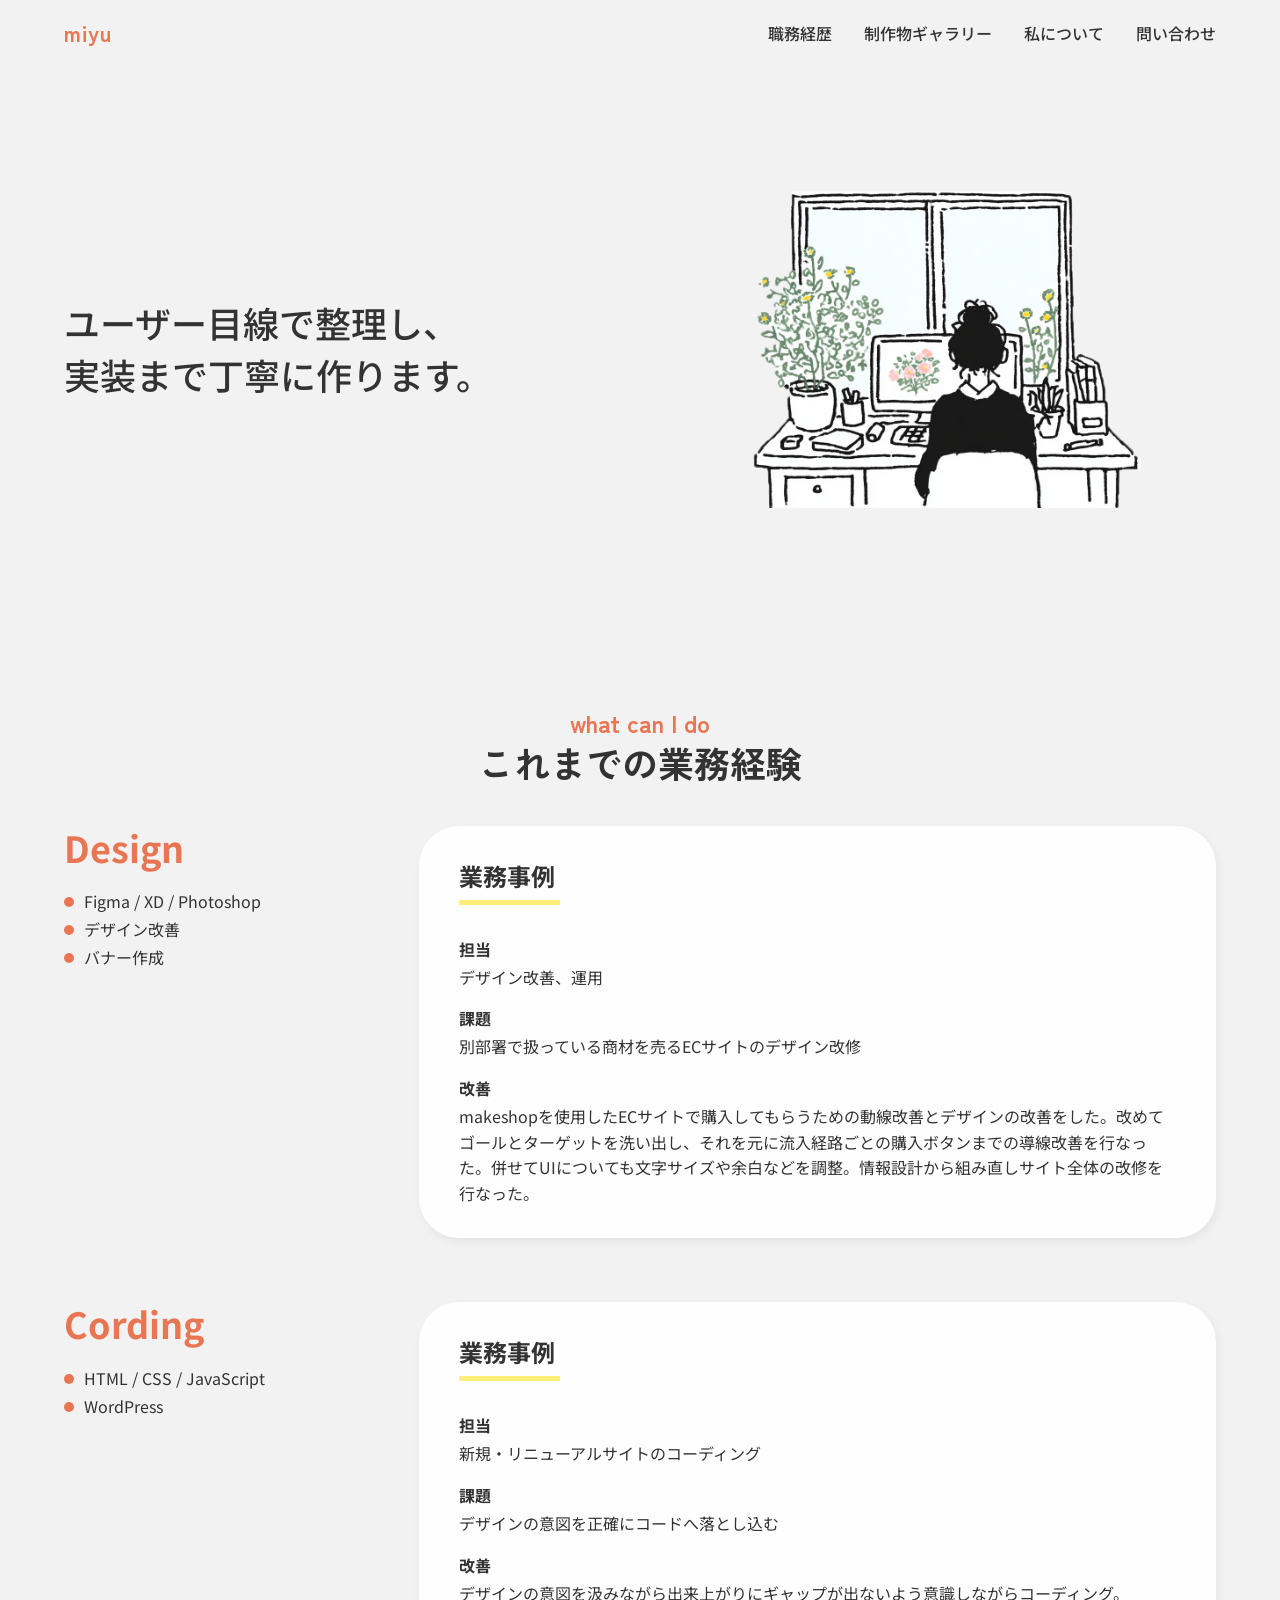
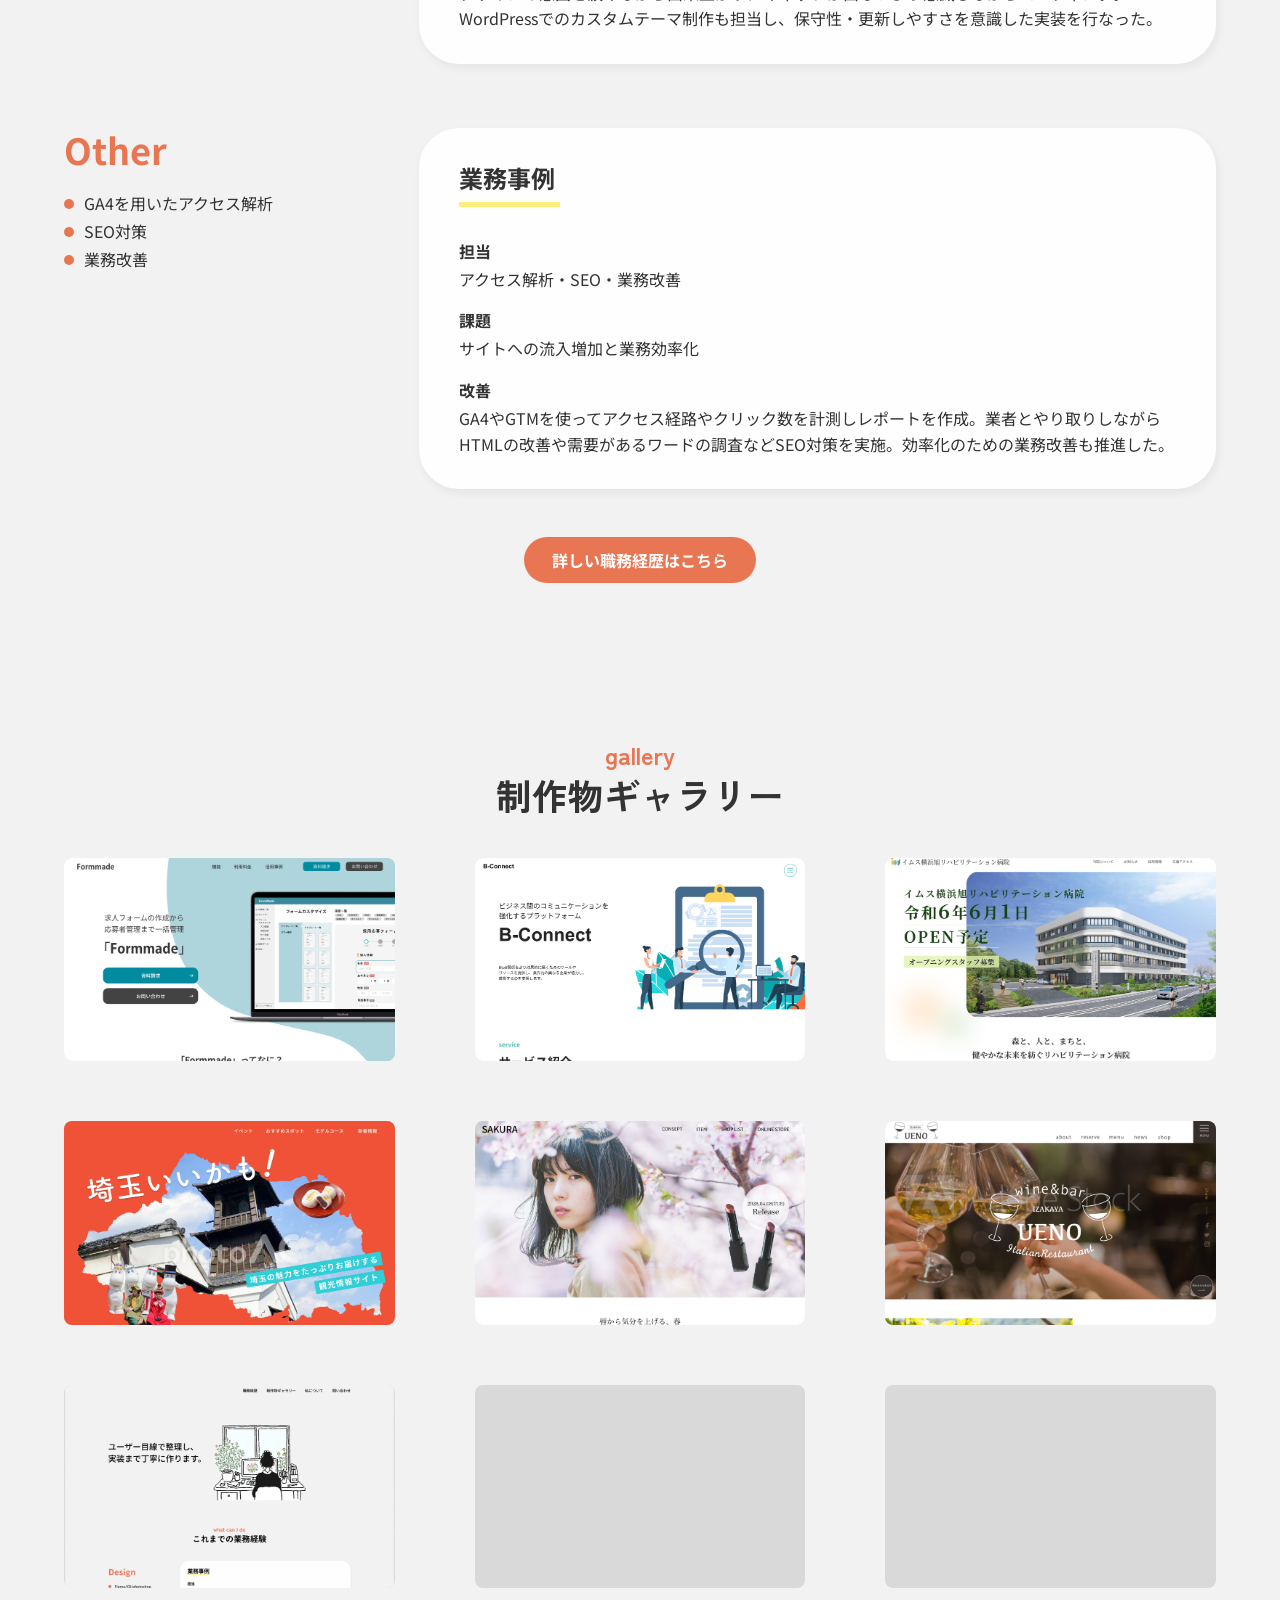
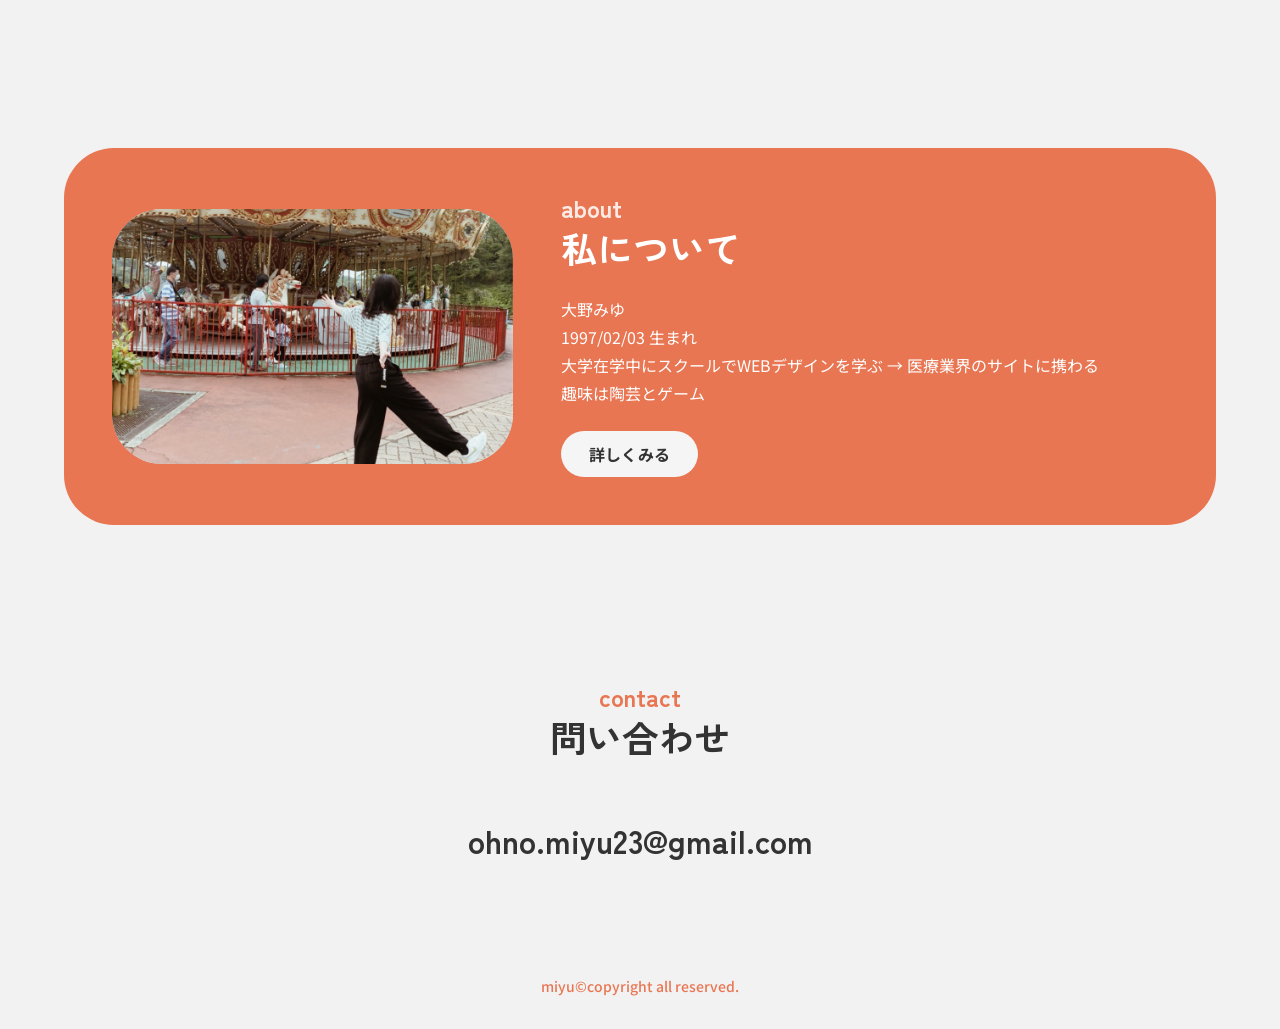
==== index.html @ 41fb6009 "Initial commit: portfolio 2026 Co-Authored-By: Claude Sonnet 4.6 <noreply@anthropic.com>" ====
<!DOCTYPE html>
<html lang="ja">
<head>
  <meta charset="UTF-8">
  <meta name="viewport" content="width=device-width, initial-scale=1.0">
  <title>Miyu Ohno | Portfolio</title>
  <link rel="preconnect" href="https://fonts.googleapis.com">
  <link rel="preconnect" href="https://fonts.gstatic.com" crossorigin>
  <link href="https://fonts.googleapis.com/css2?family=Noto+Sans+JP:wght@400;500;700&family=Zen+Kaku+Gothic+New:wght@700&display=swap" rel="stylesheet">
  <link rel="stylesheet" href="css/reset.css">
  <link rel="stylesheet" href="css/style.css">
</head>
<body>

  <header class="header">
    <div class="header__inner">
      <p class="header__logo">miyu</p>
      <button class="nav__toggle" aria-label="メニューを開く" aria-expanded="false">
        <span></span>
        <span></span>
        <span></span>
      </button>
      <nav class="header__nav" aria-label="グローバルナビゲーション">
        <ul class="nav__list">
          <li><a href="career/index.html">職務経歴</a></li>
          <li><a href="works/index.html">制作物ギャラリー</a></li>
          <li><a href="about/index.html">私について</a></li>
          <li><a href="#contact">問い合わせ</a></li>
        </ul>
      </nav>
    </div>
  </header>

  <main>

    <!-- MV -->
    <section class="mv" aria-label="メインビジュアル">
      <div class="mv__inner">
        <h1 class="mv__copy">ユーザー目線で整理し、<br>実装まで丁寧に作ります。</h1>
        <div class="mv__image">
          <img src="img/mv.png" alt="デスクで作業するイラスト">
        </div>
      </div>
    </section>

    <!-- これまでの業務経験 -->
    <section class="section work" aria-labelledby="work-heading">
      <div class="inner">
        <div class="section-heading section-heading--center">
          <span class="section-heading__en">what can I do</span>
          <h2 class="section-heading__jp" id="work-heading">これまでの業務経験</h2>
        </div>

        <div class="work__cards">

          <article class="work-card">
            <div class="work-card__skill">
              <h3 class="work-card__category">Design</h3>
              <ul class="work-card__list">
                <li>Figma / XD / Photoshop</li>
                <li>デザイン改善</li>
                <li>バナー作成</li>
              </ul>
            </div>
            <div class="work-card__detail">
              <h4 class="work-card__subtitle">業務事例</h4>
              <dl class="work-card__dl">
                <div>
                  <dt>担当</dt>
                  <dd>デザイン改善、運用</dd>
                </div>
                <div>
                  <dt>課題</dt>
                  <dd>別部署で扱っている商材を売るECサイトのデザイン改修</dd>
                </div>
                <div>
                  <dt>改善</dt>
                  <dd>makeshopを使用したECサイトで購入してもらうための動線改善とデザインの改善をした。改めてゴールとターゲットを洗い出し、それを元に流入経路ごとの購入ボタンまでの導線改善を行なった。併せてUIについても文字サイズや余白などを調整。情報設計から組み直しサイト全体の改修を行なった。</dd>
                </div>
              </dl>
            </div>
          </article>

          <article class="work-card">
            <div class="work-card__skill">
              <h3 class="work-card__category">Cording</h3>
              <ul class="work-card__list">
                <li>HTML / CSS / JavaScript</li>
                <li>WordPress</li>
              </ul>
            </div>
            <div class="work-card__detail">
              <h4 class="work-card__subtitle">業務事例</h4>
              <dl class="work-card__dl">
                <div>
                  <dt>担当</dt>
                  <dd>新規・リニューアルサイトのコーディング</dd>
                </div>
                <div>
                  <dt>課題</dt>
                  <dd>デザインの意図を正確にコードへ落とし込む</dd>
                </div>
                <div>
                  <dt>改善</dt>
                  <dd>デザインの意図を汲みながら出来上がりにギャップが出ないよう意識しながらコーディング。WordPressでのカスタムテーマ制作も担当し、保守性・更新しやすさを意識した実装を行なった。</dd>
                </div>
              </dl>
            </div>
          </article>

          <article class="work-card">
            <div class="work-card__skill">
              <h3 class="work-card__category">Other</h3>
              <ul class="work-card__list">
                <li>GA4を用いたアクセス解析</li>
                <li>SEO対策</li>
                <li>業務改善</li>
              </ul>
            </div>
            <div class="work-card__detail">
              <h4 class="work-card__subtitle">業務事例</h4>
              <dl class="work-card__dl">
                <div>
                  <dt>担当</dt>
                  <dd>アクセス解析・SEO・業務改善</dd>
                </div>
                <div>
                  <dt>課題</dt>
                  <dd>サイトへの流入増加と業務効率化</dd>
                </div>
                <div>
                  <dt>改善</dt>
                  <dd>GA4やGTMを使ってアクセス経路やクリック数を計測しレポートを作成。業者とやり取りしながらHTMLの改善や需要があるワードの調査などSEO対策を実施。効率化のための業務改善も推進した。</dd>
                </div>
              </dl>
            </div>
          </article>

        </div>

        <p class="work__cta">
          <a class="btn btn--accent" href="career/index.html">詳しい職務経歴はこちら</a>
        </p>
      </div>
    </section>

    <!-- 制作物ギャラリー -->
    <section class="section" aria-labelledby="gallery-heading">
      <div class="inner">
        <div class="section-heading section-heading--center">
          <span class="section-heading__en">gallery</span>
          <h2 class="section-heading__jp" id="gallery-heading">制作物ギャラリー</h2>
        </div>
        <ul class="gallery__grid">
          <li><a class="gallery__item" href="works/works12.html" aria-label="制作物を見る"><img src="img/works12.png"></a></li>
          <li><a class="gallery__item" href="works/works11.html" aria-label="制作物を見る"><img src="img/works11.png"></a></li>
          <li><a class="gallery__item" href="works/works07.html" aria-label="制作物を見る"><img src="img/works07.png"></a></li>
          <li><a class="gallery__item" href="works/works06.html" aria-label="制作物を見る"><img src="img/works06.png"></a></li>
          <li><a class="gallery__item" href="works/works05.html" aria-label="制作物を見る"><img src="img/works05.png"></a></li>
          <li><a class="gallery__item" href="works/works04.html" aria-label="制作物を見る"><img src="img/works04.png"></a></li>
          <li><a class="gallery__item" href="works/works13.html" aria-label="制作物を見る"><img src="img/works13.png"></a></li>
          <li><a class="gallery__item" href="works/index.html" aria-label="制作物を見る"></a></li>
          <li><a class="gallery__item" href="works/index.html" aria-label="制作物を見る"></a></li>
        </ul>
      </div>
    </section>

    <!-- 私について -->
    <section class="section" id="about" aria-labelledby="about-heading">
      <div class="inner">
        <div class="about__card">
          <div class="about__photo"><img src="img/me.png"></div>
          <div class="about__body">
            <div class="section-heading">
              <span class="section-heading__en">about</span>
              <h2 class="section-heading__jp" id="about-heading">私について</h2>
            </div>
            <p class="about__text">
              大野みゆ<br>
              1997/02/03 生まれ<br>
              大学在学中にスクールでWEBデザインを学ぶ → 医療業界のサイトに携わる<br>
              趣味は陶芸とゲーム
            </p>
            <a class="btn btn--light" href="about/index.html">詳しくみる</a>
          </div>
        </div>
      </div>
    </section>

    <!-- 問い合わせ -->
    <section class="section contact" id="contact" aria-labelledby="contact-heading">
      <div class="inner">
        <div class="section-heading section-heading--center">
          <span class="section-heading__en">contact</span>
          <h2 class="section-heading__jp" id="contact-heading">問い合わせ</h2>
        </div>
        <a class="contact__email" href="mailto:ohno.miyu23@gmail.com">ohno.miyu23@gmail.com</a>
      </div>
    </section>

  </main>

  <footer class="footer">
    <p class="footer__copy">miyu©︎copyright all reserved.</p>
  </footer>

  <script src="js/main.js"></script>

</body>
</html>
---- css/style.css ----
/* ================================
   Variables
================================ */
:root {
  --color-bg:          #f2f2f2;
  --color-accent:      #e97653;
  --color-text:        #333;
  --color-card:        #fefefe;
  --color-highlight:   #ffef78;
  --color-placeholder: #d9d9d9;
  --color-white:       #fff;

  --font-heading: 'Zen Kaku Gothic New', sans-serif;
  --font-body:    'Noto Sans JP', sans-serif;

  --max-width:     75rem;    /* 1200px */
  --space-section: 5rem;     /* 80px */
  --space-section-sm: 3rem;
  --radius-card:   2.5rem;   /* 40px */
  --radius-pill:   3.125rem; /* 50px */

  --shadow-card: 2px 4px 10px 0 rgba(0, 0, 0, 0.06);
}

/* ================================
   Base
================================ */
body {
  font-family: var(--font-body);
  font-size: 1rem;
  color: var(--color-text);
  background: var(--color-bg);
}

/* ================================
   Layout helpers
================================ */
.inner {
  max-width: var(--max-width);
  margin-inline: auto;
  padding-inline: 1.5rem;
}

/* ================================
   Header
================================ */
.header {
  position: sticky;
  top: 0;
  z-index: 100;
  background: var(--color-bg);
  padding-block: 1rem;
}

.header__inner {
  max-width: var(--max-width);
  margin-inline: auto;
  padding-inline: 1.5rem;
  display: flex;
  align-items: center;
  justify-content: space-between;
  gap: 2rem;
}

.header__logo {
  font-family: var(--font-heading);
  font-size: 1.375rem;
  font-weight: 700;
  color: var(--color-accent);
  letter-spacing: 0.05em;
}

.header__nav {
  display: flex;
  align-items: center;
}

.nav__list {
  display: flex;
  gap: 2rem;
}

.nav__list a {
  font-size: 1rem;
  font-weight: 500;
  position: relative;
  transition: color 0.2s;
}

.nav__list a::after {
  content: '';
  position: absolute;
  bottom: -4px;
  left: 0;
  width: 0;
  height: 2px;
  background: var(--color-accent);
  transition: width 0.2s;
}

.nav__list a:hover {
  color: var(--color-accent);
}

.nav__list a:hover::after {
  width: 100%;
}

.nav__toggle {
  display: none;
  flex-direction: column;
  justify-content: space-between;
  width: 1.5rem;
  height: 1.125rem;
  background: none;
  border: none;
  cursor: pointer;
  padding: 0;
}

.nav__toggle span {
  display: block;
  width: 100%;
  height: 2px;
  background: var(--color-text);
  transition: transform 0.3s, opacity 0.3s;
}

.nav__toggle.is-open span:nth-child(1) {
  transform: translateY(8px) rotate(45deg);
}
.nav__toggle.is-open span:nth-child(2) {
  opacity: 0;
}
.nav__toggle.is-open span:nth-child(3) {
  transform: translateY(-8px) rotate(-45deg);
}

/* ================================
   Section common
================================ */
.section {
  padding-block: var(--space-section);
}

.section-heading {
  margin-bottom: 2.5rem;
}

.section-heading--center {
  text-align: center;
}

.section-heading__en {
  display: block;
  font-family: var(--font-heading);
  font-size: 1.5rem;
  font-weight: 700;
  color: var(--color-accent);
  line-height: 1;
  margin-bottom: 0.25rem;
}

.section-heading__jp {
  font-family: var(--font-heading);
  font-size: 2.25rem;
  font-weight: 700;
  color: var(--color-text);
  line-height: 1.3;
}

/* ================================
   Button
================================ */
.btn {
  display: inline-block;
  padding: 0.6875rem 1.75rem;
  border-radius: var(--radius-pill);
  font-size: 1rem;
  font-weight: 700;
  cursor: pointer;
  transition: opacity 0.2s;
}

.btn:hover {
  opacity: 0.8;
}

.btn--accent {
  background: var(--color-accent);
  color: var(--color-white);
}

.btn--light {
  background: #f5f5f5;
  color: var(--color-text);
}

/* ================================
   MV
================================ */
.mv {
  padding-block: var(--space-section);
}

.mv__inner {
  max-width: var(--max-width);
  margin-inline: auto;
  padding-inline: 1.5rem;
  display: flex;
  align-items: center;
  gap: 3rem;
}

.mv__copy {
  font-family: var(--font-body);
  font-size: 2.25rem;
  font-weight: 500;
  line-height: 1.45;
  flex: 1;
}

.mv__image {
  flex: 0 0 47%;
  border-radius: var(--radius-pill);
  overflow: hidden;
  aspect-ratio: 4 / 3;
}

.mv__image img {
  width: 100%;
  height: 100%;
  object-fit: cover;
}

/* ================================
   Work section (これまでの業務経験)
================================ */
.work__cards {
  display: flex;
  flex-direction: column;
  gap: 4rem;
  margin-bottom: 3rem;
}

.work-card {
  display: flex;
  align-items: flex-start;
  gap: 2rem;
}

.work-card__skill {
  flex: 0 0 28%;
}

.work-card__category {
  font-family: var(--font-body);
  font-size: 2.25rem;
  font-weight: 700;
  color: var(--color-accent);
  margin-bottom: 1.25rem;
  line-height: 1.2;
}

.work-card__list li {
  position: relative;
  padding-left: 1.25rem;
  font-size: 1rem;
  line-height: 1.5;
  margin-bottom: 0.25rem;
}

.work-card__list li::before {
  content: '';
  position: absolute;
  left: 0;
  top: 0.5em;
  width: 0.625rem;
  height: 0.625rem;
  background: var(--color-accent);
  border-radius: 50%;
}

.work-card__detail {
  flex: 1;
  background: var(--color-card);
  border-radius: var(--radius-card);
  box-shadow: var(--shadow-card);
  padding: 2rem 2.5rem;
}

.work-card__subtitle {
  font-size: 1.5rem;
  font-weight: 700;
  margin-bottom: 0.5rem;
  position: relative;
  display: inline-block;
}

.work-card__subtitle::after {
  content: '';
  display: block;
  width: 6.3125rem;
  height: 5px;
  background: var(--color-highlight);
  margin-top: 0.375rem;
}

.work-card__dl {
  margin-top: 1.5rem;
  display: flex;
  flex-direction: column;
  gap: 1rem;
}

.work-card__dl dt {
  font-size: 1rem;
  font-weight: 700;
}

.work-card__dl dd {
  font-size: 1rem;
  margin-top: 0.25rem;
  line-height: 1.6;
}

.work__cta {
  text-align: center;
}

/* ================================
   Gallery section
================================ */
.gallery__grid {
  display: grid;
  grid-template-columns: repeat(3, 1fr);
  gap: 3.75rem 5rem;
}

.gallery__item {
  display: block;
  border-radius: 0.5rem;
  overflow: hidden;
  aspect-ratio: 299 / 184;
  background: var(--color-placeholder);
  transition: opacity 0.2s;
}

.gallery__item:hover {
  opacity: 0.85;
}

.gallery__item img {
  width: 100%;
  height: 100%;
  object-fit: cover;
}

/* ================================
   About section
================================ */
.about__card {
  background: var(--color-accent);
  border-radius: var(--radius-pill);
  padding: 3rem;
  display: flex;
  align-items: center;
  gap: 3rem;
}

.about__photo {
  flex: 0 0 38%;
  aspect-ratio: 460 / 292;
  border-radius: var(--radius-pill);
  overflow: hidden;
  background: var(--color-placeholder);
}

.about__photo img {
  width: 100%;
  height: 100%;
  object-fit: cover;
}

.about__body {
  flex: 1;
  min-width: 0;
}

.about__body .section-heading__en {
  color: rgba(255, 255, 255, 0.85);
}

.about__body .section-heading__jp {
  color: var(--color-white);
}

.about__body .section-heading {
  margin-bottom: 1.5rem;
}

.about__text {
  font-size: 1rem;
  line-height: 1.75;
  color: var(--color-white);
  margin-bottom: 1.5rem;
}

/* ================================
   Contact section
================================ */
.contact {
  text-align: center;
}

.contact__email {
  display: inline-block;
  font-family: var(--font-heading);
  font-size: clamp(1.25rem, 3vw, 2rem);
  font-weight: 700;
  color: var(--color-text);
  transition: color 0.2s;
  margin-top: 1rem;
}

.contact__email:hover {
  color: var(--color-accent);
}

/* ================================
   Footer
================================ */
.footer {
  padding-block: 2rem;
  text-align: center;
}

.footer__copy {
  font-size: 0.875rem;
  font-weight: 500;
  color: var(--color-accent);
}

/* ================================
   Career page
================================ */
.page-heading {
  padding-block: var(--space-section) var(--space-section-sm);
}

.page-heading__inner {
  max-width: var(--max-width);
  margin-inline: auto;
  padding-inline: 1.5rem;
}

.page-intro {
  font-size: 1rem;
  font-weight: 500;
  line-height: 1.75;
  margin-top: 1.5rem;
  color: var(--color-text);
}

.career-cards {
  display: flex;
  flex-direction: column;
  gap: 2.5rem;
}

.career-card {
  position: relative;
}

.career-card__period {
  font-size: 2.25rem;
  font-weight: 700;
  color: var(--color-accent);
  margin-bottom: 0.75rem;
}

.career-card__body {
  background: var(--color-card);
  border-radius: var(--radius-card);
  box-shadow: var(--shadow-card);
  padding: 2rem 2.5rem;
}

.career-card__company {
  font-size: 1.25rem;
  font-weight: 500;
  margin-bottom: 0.75rem;
}

.career-card__desc {
  font-size: 1rem;
  line-height: 1.75;
  margin-bottom: 1.5rem;
}

.career-card__tasks-title {
  font-size: 1.5rem;
  font-weight: 700;
  display: inline-block;
  margin-bottom: 0.5rem;
  position: relative;
}

.career-card__tasks-title::after {
  content: '';
  display: block;
  width: 6.3125rem;
  height: 5px;
  background: var(--color-highlight);
  margin-top: 0.375rem;
}

.career-card__list {
  margin-top: 1.25rem;
  display: flex;
  flex-direction: column;
  gap: 0.75rem;
}

.career-card__list-item {
  position: relative;
  padding-left: 1.25rem;
}

.career-card__list-item::before {
  content: '';
  position: absolute;
  left: 0;
  top: 0.5em;
  width: 0.625rem;
  height: 0.625rem;
  background: var(--color-accent);
  border-radius: 50%;
}

.career-card__list-item p {
  font-size: 1rem;
  line-height: 1.6;
}

.career-card__list-item small {
  display: block;
  font-size: 1rem;
  line-height: 1.6;
  margin-top: 0.125rem;
}

/* Skills / Tools */
.skills {
  padding-block: var(--space-section);
}

.skill-grid {
  display: flex;
  flex-wrap: wrap;
  gap: 1.5rem 2rem;
  margin-top: 1rem;
}

.skill-item {
  display: flex;
  flex-direction: column;
  align-items: center;
  gap: 0.5rem;
  width: 5rem;
}

.skill-item img {
  width: 4.875rem;
  height: 4.875rem;
  object-fit: contain;
}

.skill-item__label {
  font-size: 1rem;
  text-align: center;
  line-height: 1.3;
}

/* Future goals */
.goals {
  padding-block: var(--space-section);
}

.goals__text {
  font-size: 1rem;
  line-height: 1.75;
  margin-top: 1.5rem;
  max-width: 46rem;
}

/* ================================
   Work detail page
================================ */
.work-detail__meta {
  display: flex;
  flex-wrap: wrap;
  align-items: center;
  gap: 1rem;
  margin-top: 1.25rem;
  margin-bottom: 2rem;
}

.tag-list {
  display: flex;
  flex-wrap: wrap;
  gap: 0.5rem;
}

.tag-list__item {
  background: var(--color-accent);
  color: var(--color-white);
  padding: 0.25rem 1rem;
  border-radius: var(--radius-pill);
  font-size: 0.875rem;
  font-weight: 700;
}

.work-detail__period {
  font-size: 0.9375rem;
  color: #666;
}

.work-overview {
  font-size: 1rem;
  line-height: 1.8;
  max-width: 48rem;
  margin-bottom: 3rem;
}

/* Device mockup hero (PC frame + screen overlay) */
.work-device {
  display: flex;
  justify-content: center;
  align-items: flex-end;
  margin-bottom: 3rem;
}

.work-device__pc {
  width: 76%;
  position: relative;
  text-align: center;
}

/* Mac frame sits on top as z-index 1 */
.work-device__pc .device-frame {
  width: 100%;
  display: block;
  position: relative;
  z-index: 0;
}

/* Design screenshot sits behind frame, absolutely positioned */
.work-device__pc .device-screen {
  position: absolute;
  top: 3%;
  left: 14%;
  width: 72%;
  z-index: 1;
}

.work-device__sp {
  width: 24%;
  position: relative;
  text-align: center;
}

.work-device__sp .device-frame {
  width: 61%;
  display: block;
  margin-inline: auto;
  position: relative;
  z-index: 0;
}

.work-device__sp .device-screen {
  position: absolute;
  top: 10%;
  left: 24%;
  width: 52%;
  z-index: 1;
  border-radius: 0 0 1rem 1rem;
}

/* Placeholder shown when images aren't yet placed */
.work-device__pc .device-placeholder {
  width: 100%;
  aspect-ratio: 16 / 10;
  background: var(--color-placeholder);
  border-radius: 0.5rem;
}

.work-device__sp .device-placeholder {
  width: 61%;
  aspect-ratio: 9 / 19;
  background: var(--color-placeholder);
  border-radius: 1.5rem;
  margin-inline: auto;
}

/* Plan sections (要件定義・設計) */
.plan-list {
  display: flex;
  flex-direction: column;
  gap: 2rem;
}

.plan-item {
  background: var(--color-card);
  border-radius: var(--radius-card);
  box-shadow: var(--shadow-card);
  padding: 2rem 2.5rem;
}

.plan-item__title {
  font-family: var(--font-heading);
  font-size: 1.5rem;
  font-weight: 700;
  display: inline-block;
  margin-bottom: 1.5rem;
}

.plan-item__title::after {
  content: '';
  display: block;
  width: 6.3125rem;
  height: 5px;
  background: var(--color-highlight);
  margin-top: 0.375rem;
}

.plan-boxes {
  display: flex;
  flex-direction: column;
  gap: 1.5rem;
}

.plan-box__title {
  font-size: 1rem;
  font-weight: 700;
  padding-left: 0.875rem;
  border-left: 3px solid var(--color-accent);
  margin-bottom: 0.5rem;
}

.plan-box__content {
  font-size: 1rem;
  line-height: 1.75;
  padding-left: 0.875rem;
}

.plan-box__content + .plan-box__content {
  margin-top: 0.25rem;
}

/* Bullet list inside plan */
.feature-list {
  padding-left: 0;
  display: flex;
  flex-direction: column;
  gap: 0.5rem;
}

.feature-list li {
  position: relative;
  padding-left: 1.25rem;
  font-size: 1rem;
  line-height: 1.75;
}

.feature-list li::before {
  content: '';
  position: absolute;
  left: 0;
  top: 0.55em;
  width: 0.5rem;
  height: 0.5rem;
  background: var(--color-accent);
  border-radius: 50%;
}

/* Work section title (h2 inside work page) */
.work-section-title {
  font-family: var(--font-heading);
  font-size: 1.75rem;
  font-weight: 700;
  margin-bottom: 1.5rem;
  padding-bottom: 0.75rem;
  border-bottom: 2px solid var(--color-placeholder);
}

/* Image areas */
.work-images {
  display: flex;
  flex-direction: column;
  gap: 1.5rem;
  margin-block: 2rem;
}

.work-images__row {
  display: flex;
  gap: 1.5rem;
  align-items: flex-start;
}

.work-images__row > .work-img {
  flex: 1;
  min-width: 0;
}

.work-images__row > .work-img:only-child {
  flex: 0 0 40%;
  margin-inline: auto;
}

.work-images__col {
  flex: 1;
  min-width: 0;
  display: flex;
  flex-direction: column;
  gap: 1rem;
}

.work-img {
  border-radius: 0.75rem;
  overflow: hidden;
  background: var(--color-placeholder);
  width: 100%;
}

.work-img img {
  width: 100%;
  height: auto;
  object-fit: contain;
  display: block;
}

.work-img--placeholder {
  aspect-ratio: 16 / 10;
}

.work-img--placeholder-tall {
  aspect-ratio: 9 / 16;
}

/* Works description card */
.works-desc {
  background: var(--color-card);
  border-radius: var(--radius-card);
  box-shadow: var(--shadow-card);
  padding: 2rem 2.5rem;
  margin-block: 2rem;
}

.works-desc__overview {
  font-size: 1rem;
  line-height: 1.8;
  margin-bottom: 1.5rem;
}

.works-desc__list {
  display: flex;
  flex-direction: column;
  gap: 0.625rem;
}

.works-desc__list li {
  position: relative;
  padding-left: 1.25rem;
  font-size: 1rem;
  line-height: 1.6;
}

.works-desc__list li::before {
  content: '';
  position: absolute;
  left: 0;
  top: 0.55em;
  width: 0.625rem;
  height: 0.625rem;
  background: var(--color-accent);
  border-radius: 50%;
}

/* SP design callout — dark teal bg matching original $sub */
.sp-callout {
  background-color: #1e6a78;
  padding-block: 5rem;
  color: #fff;
  margin-block: 3rem;
}

.sp-callout__inner {
  max-width: var(--max-width);
  margin-inline: auto;
  padding-inline: 1.5rem;
  display: flex;
  justify-content: center;
  align-items: center;
  gap: 4rem;
}

.sp-callout__notes {
  flex: 1;
  min-width: 0;
  display: flex;
  flex-direction: column;
  gap: 2.5rem;
}

/* Phone mockup container */
.sp-callout__phone {
  flex: 1;
  min-width: 0;
  display: flex;
  justify-content: center;
}

/* Phone shell: phone_scroll.png を inline style で background-image として設定 */
.sp-callout__phone-shell {
  width: 16.5rem;   /* 264px */
  height: 32.6875rem; /* 523px */
  background-size: contain;
  background-repeat: no-repeat;
  background-position: center;
  margin-inline: auto;
  position: relative;
}

/* 実SPデザインのスクロールコンテナ — 元SCSSの &__img に相当 */
.sp-callout__phone-scroll {
  width: 88%;
  height: 92%;
  overflow-y: auto;
  overflow-x: hidden;
  scrollbar-width: none;
  -ms-overflow-style: none;
  position: relative;
  top: 1.9375rem; /* 31px */
  margin-inline: auto;
  border-radius: 0 0 1.25rem 1.25rem;
}

.sp-callout__phone-scroll::-webkit-scrollbar { display: none; }

.sp-callout__phone-scroll img {
  width: 100%;
  height: auto;
  display: block;
}

.sp-callout__note {
  background: transparent;
}

.sp-callout__label {
  display: block;
  font-size: 2rem;
  font-weight: 700;
  color: #fff;
  margin-bottom: 0.75rem;
  font-style: italic;
}

.sp-callout__note p {
  font-size: 0.9375rem;
  line-height: 1.6;
  color: #fff;
}

/* Back to list */
.work-back {
  text-align: center;
  padding-block: 3rem;
}

/* Work page spacing */
.work-page-section {
  padding-block: 3rem;
}

/* ================================
   About page
================================ */
.about-profile {
  display: flex;
  align-items: flex-start;
  gap: 3rem;
  background: var(--color-card);
  border-radius: var(--radius-card);
  box-shadow: var(--shadow-card);
  padding: 2.5rem;
}

.about-profile__photo {
  flex: 0 0 240px;
  aspect-ratio: 1;
  border-radius: var(--radius-card);
  overflow: hidden;
  background: var(--color-placeholder);
}

.about-profile__photo img {
  width: 100%;
  height: 100%;
  object-fit: cover;
}

.about-profile__body {
  flex: 1;
  min-width: 0;
}

.about-profile__name {
  font-family: var(--font-heading);
  font-size: 2rem;
  font-weight: 700;
  line-height: 1.2;
}

.about-profile__name-en {
  font-size: 0.875rem;
  font-weight: 700;
  color: var(--color-accent);
  letter-spacing: 0.1em;
  margin-block: 0.25rem 1rem;
}

.about-profile__job {
  display: inline-block;
  font-size: 0.9375rem;
  font-weight: 700;
  padding: 0.375rem 1.125rem;
  background: var(--color-accent);
  color: #fff;
  border-radius: var(--radius-pill);
  margin-bottom: 1.5rem;
}

.about-profile__dl {
  display: grid;
  grid-template-columns: auto 1fr;
  gap: 0.625rem 1.5rem;
}

.about-profile__dl dt {
  font-size: 0.9375rem;
  font-weight: 700;
  color: var(--color-accent);
  white-space: nowrap;
}

.about-profile__dl dd {
  font-size: 0.9375rem;
  line-height: 1.6;
}

/* History timeline */
.about-history {
  display: flex;
  flex-direction: column;
  margin-left: 5rem;
  border-left: 2px solid var(--color-accent);
}

.about-history__item {
  position: relative;
  padding-left: 2rem;
  padding-bottom: 2rem;
}

.about-history__item::before {
  content: '';
  position: absolute;
  left: -0.4375rem;
  top: 0.4em;
  width: 0.75rem;
  height: 0.75rem;
  background: var(--color-accent);
  border-radius: 50%;
}

.about-history__date {
  position: absolute;
  left: -5.5rem;
  top: 0;
  width: 4.5rem;
  text-align: right;
  font-size: 0.875rem;
  font-weight: 700;
  color: var(--color-accent);
  line-height: 1.6;
}

.about-history__body {
  font-size: 1rem;
  line-height: 1.6;
}

/* Dream */
.about-dream {
  background: var(--color-card);
  border-radius: var(--radius-card);
  box-shadow: var(--shadow-card);
  padding: 2.5rem;
  display: flex;
  flex-direction: column;
  gap: 1rem;
}

.about-dream p {
  font-size: 1.0625rem;
  line-height: 1.7;
  padding-left: 1.25rem;
  position: relative;
}

.about-dream p::before {
  content: '';
  position: absolute;
  left: 0;
  top: 0.5em;
  width: 0.625rem;
  height: 0.625rem;
  background: var(--color-accent);
  border-radius: 50%;
}

/* Like grid */
.about-like {
  display: grid;
  grid-template-columns: repeat(4, 1fr);
  gap: 1.25rem;
}

.about-like__item {
  background: var(--color-card);
  border-radius: 1rem;
  box-shadow: var(--shadow-card);
  padding: 1.25rem;
  display: flex;
  flex-direction: column;
  align-items: center;
  text-align: center;
  gap: 0.75rem;
}

.about-like__img {
  width: 10rem;
  height: 10rem;
  object-fit: contain;
}

.about-like__title {
  font-size: 0.9375rem;
  font-weight: 700;
  color: var(--color-accent);
}

.about-like__desc {
  font-size: 0.8125rem;
  line-height: 1.5;
  color: var(--color-text);
}

/* ================================
   Responsive — Tablet (≤768px)
================================ */
@media (max-width: 768px) {
  :root {
    --space-section: 3.5rem;
    --space-section-sm: 2rem;
  }

  /* Nav */
  .nav__toggle {
    display: flex;
    position: relative;
    z-index: 100;
  }

  .header__nav {
    position: fixed;
    inset: 0;
    background: var(--color-bg);
    flex-direction: column;
    justify-content: center;
    align-items: center;
    opacity: 0;
    pointer-events: none;
    transition: opacity 0.3s;
    z-index: 99;
  }

  .header__nav.is-open {
    opacity: 1;
    pointer-events: auto;
  }

  .nav__list {
    flex-direction: column;
    gap: 2rem;
    text-align: center;
  }

  .nav__list a {
    font-size: 1.25rem;
  }

  /* MV */
  .mv__inner {
    flex-direction: column;
    gap: 2rem;
  }

  .mv__copy {
    font-size: 1.625rem;
    text-align: center;
  }

  .mv__image {
    flex: none;
    width: 100%;
  }

  /* Work cards */
  .work-card {
    flex-direction: column;
    gap: 1.25rem;
  }

  .work-card__skill {
    flex: none;
    width: 100%;
    display: flex;
    align-items: baseline;
    gap: 1.25rem;
  }

  .work-card__category {
    font-size: 1.75rem;
    margin-bottom: 0;
    white-space: nowrap;
  }

  .work-card__list {
    display: flex;
    flex-wrap: wrap;
    gap: 0.25rem 1rem;
  }

  .work-card__list li {
    margin-bottom: 0;
  }

  /* Gallery */
  .gallery__grid {
    grid-template-columns: repeat(2, 1fr);
    gap: 1.25rem;
  }

  /* About */
  .about__card {
    flex-direction: column;
    padding: 2rem 1.5rem;
    border-radius: 2rem;
    gap: 1.5rem;
  }

  .about__photo {
    flex: none;
    width: 100%;
    aspect-ratio: 3 / 2;
  }

  /* Section headings */
  .section-heading__jp {
    font-size: 1.75rem;
  }

  /* Skills */
  .skill-grid {
    gap: 1.25rem 1.5rem;
  }

  .skill-item {
    width: 4.5rem;
  }

  .skill-item img {
    width: 4rem;
    height: 4rem;
  }

  /* Work detail */
  .work-device {
    flex-direction: column;
    align-items: center;
    gap: 1.5rem;
  }

  .work-device__pc,
  .work-device__sp {
    width: 100%;
  }

  .work-device__sp {
    width: 60%;
  }

  .work-images__row {
    flex-direction: column;
  }

  /* SP callout */
  .sp-callout__inner {
    flex-direction: column;
    align-items: center;
  }

  .sp-callout__notes {
    width: 100%;
  }

  .sp-callout__phone {
    width: 100%;
    justify-content: center;
  }

  /* About page */
  .about-profile {
    flex-direction: column;
    align-items: center;
    text-align: center;
  }

  .about-profile__photo {
    flex: none;
    width: 180px;
  }

  .about-profile__dl {
    text-align: left;
  }

  .about-history {
    margin-left: 3.5rem;
  }

  .about-history__date {
    left: -4rem;
    width: 3.25rem;
  }

  .about-like {
    grid-template-columns: repeat(3, 1fr);
  }
}

/* ================================
   Responsive — Mobile (≤480px)
================================ */
@media (max-width: 480px) {
  .gallery__grid {
    grid-template-columns: 1fr;
    gap: 1rem;
  }

  .about__card {
    border-radius: 1.25rem;
  }

  .contact__email {
    word-break: break-all;
  }

  .career-card__period {
    font-size: 1.375rem;
  }

  .work-card__skill {
    flex-direction: column;
    gap: 0.5rem;
  }

  .career-card__body {
    padding: 1.5rem 1.25rem;
  }

  .about-like {
    grid-template-columns: repeat(2, 1fr);
  }

  .about-history {
    margin-left: 2.5rem;
  }

  .about-history__date {
    left: -3rem;
    width: 2.5rem;
    font-size: 0.75rem;
  }
}
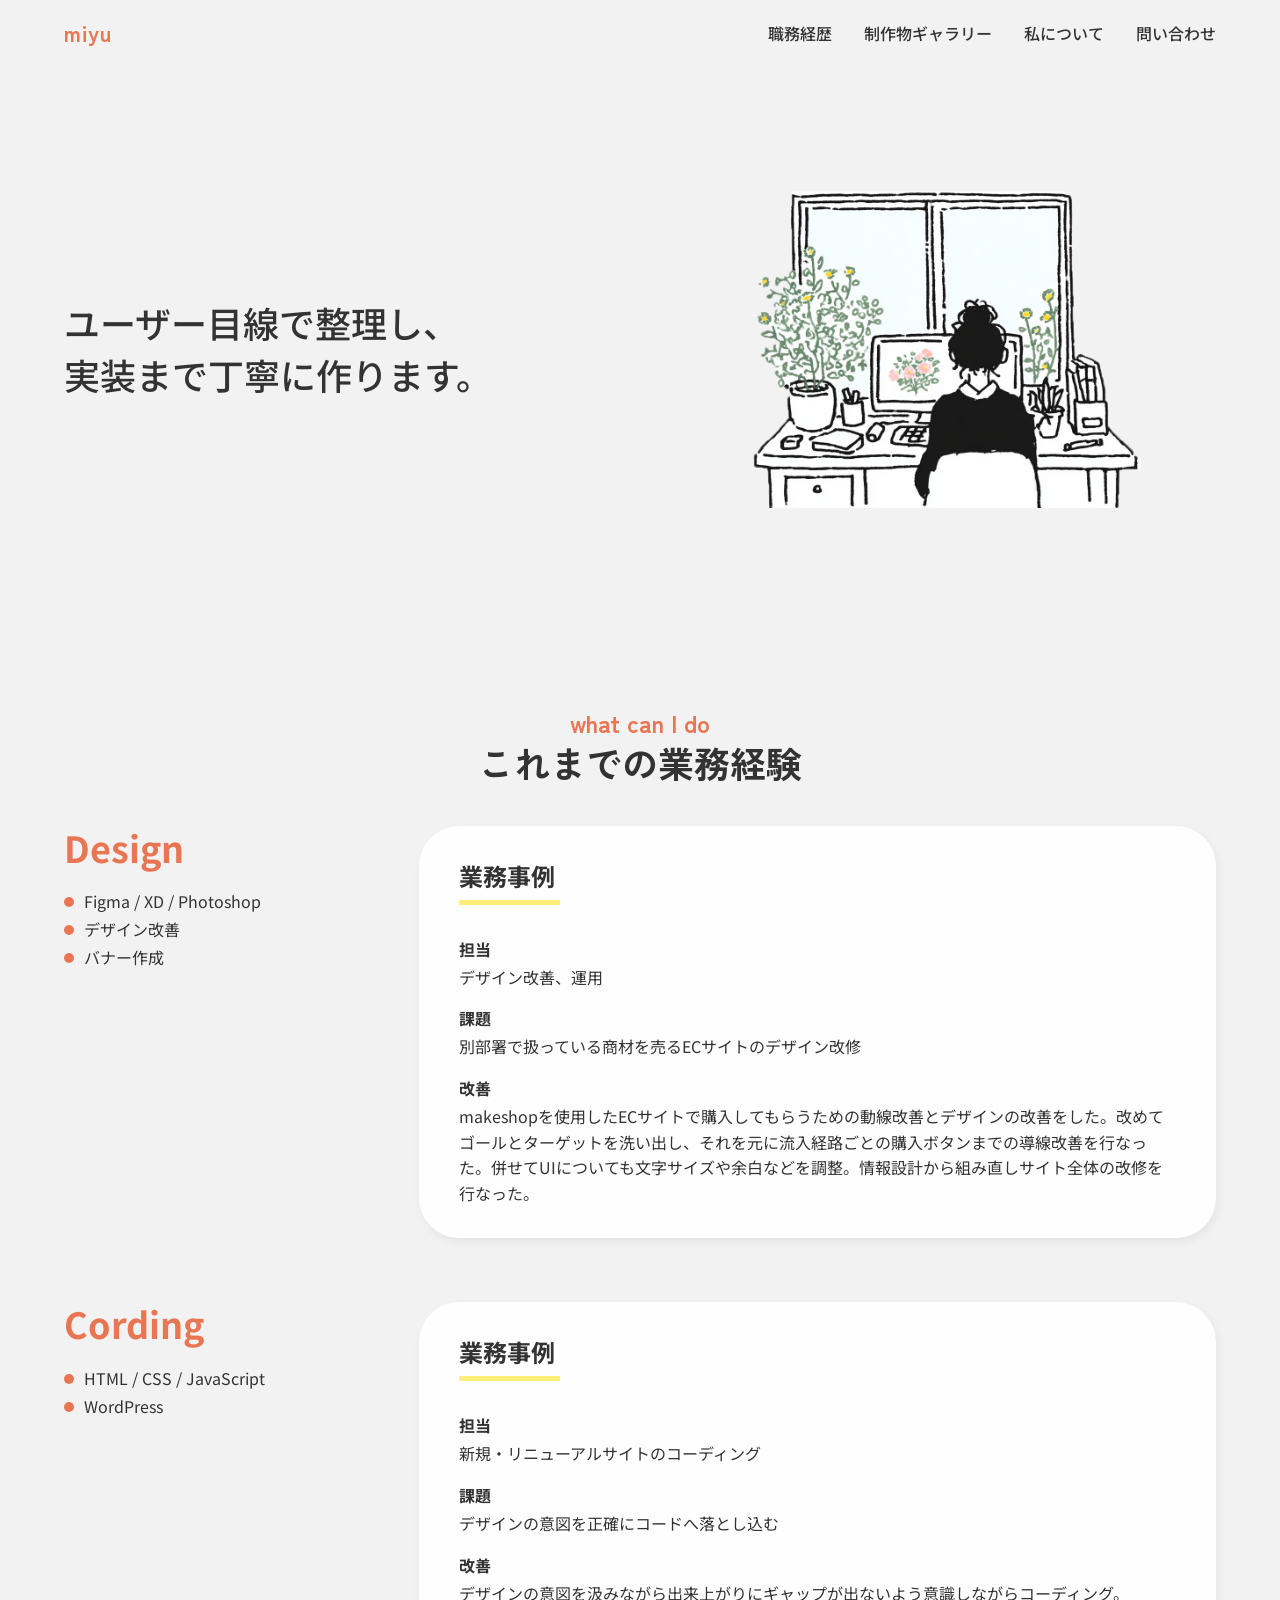
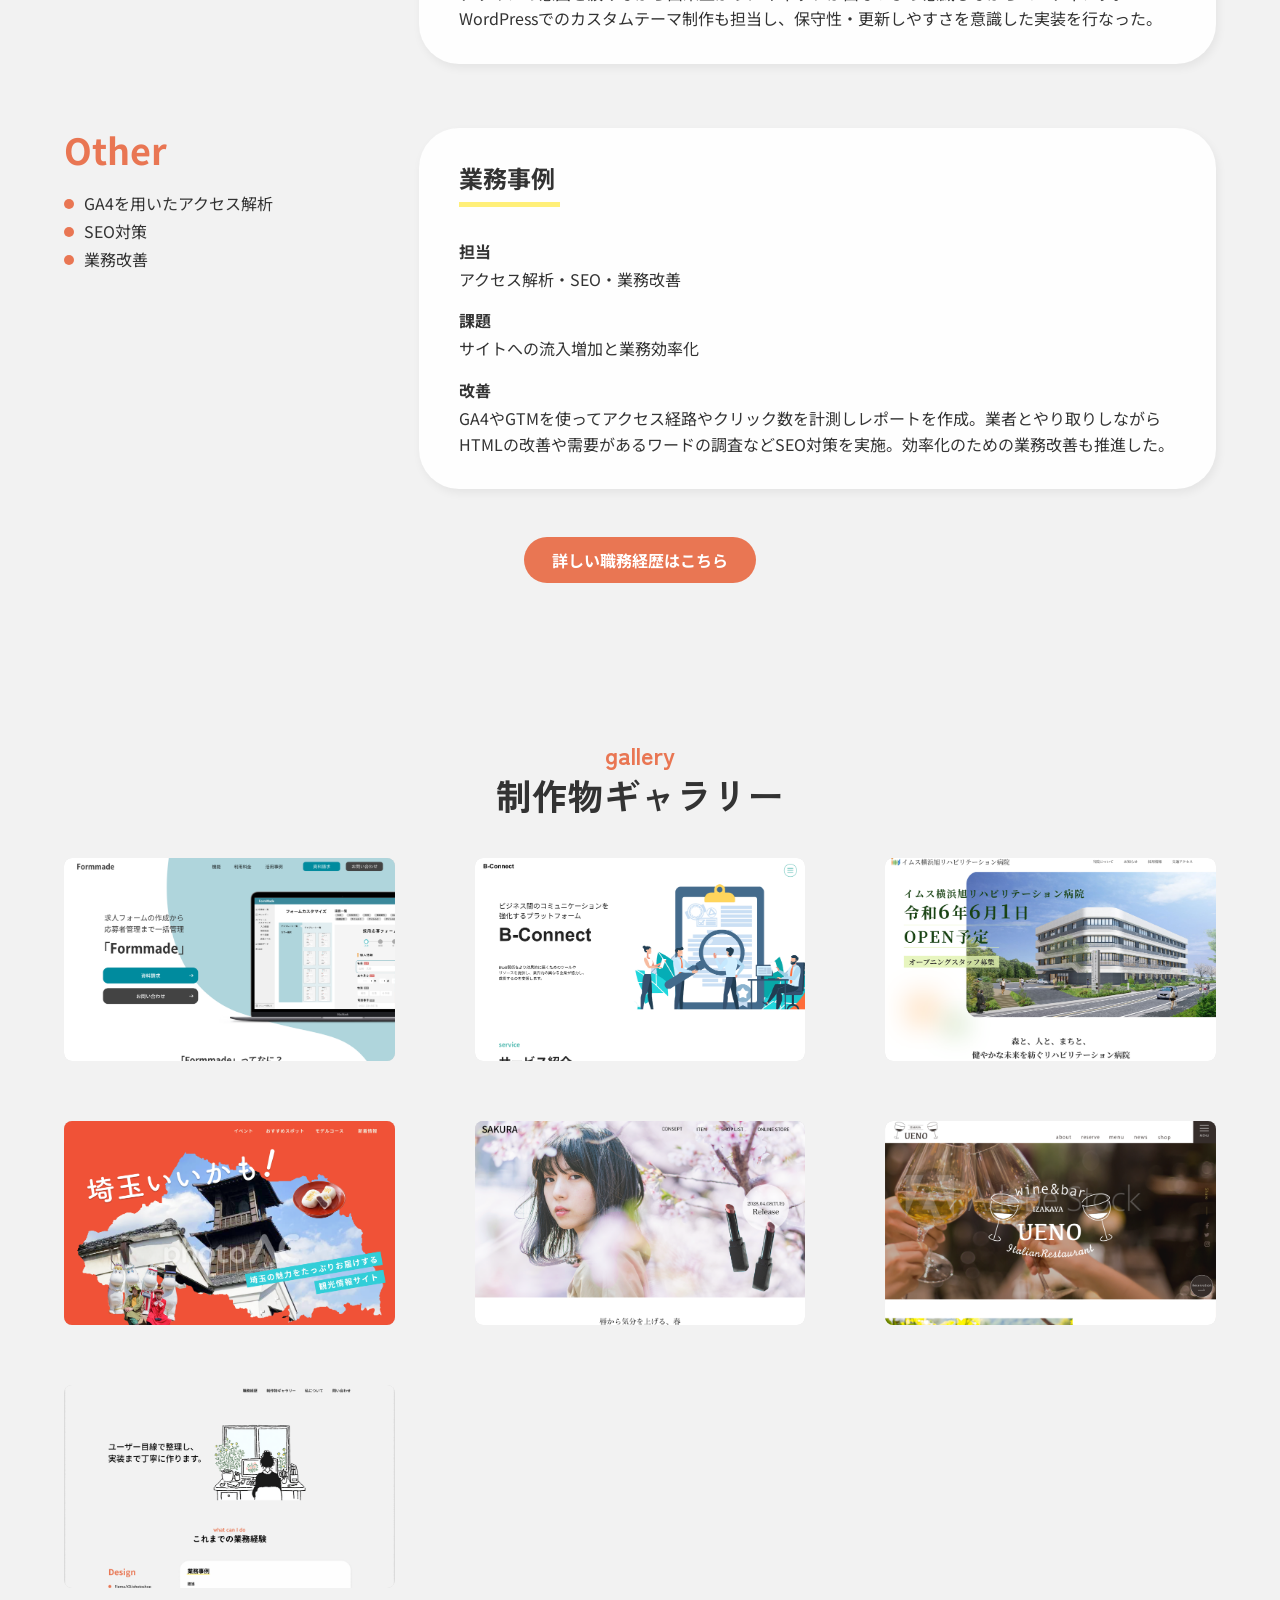
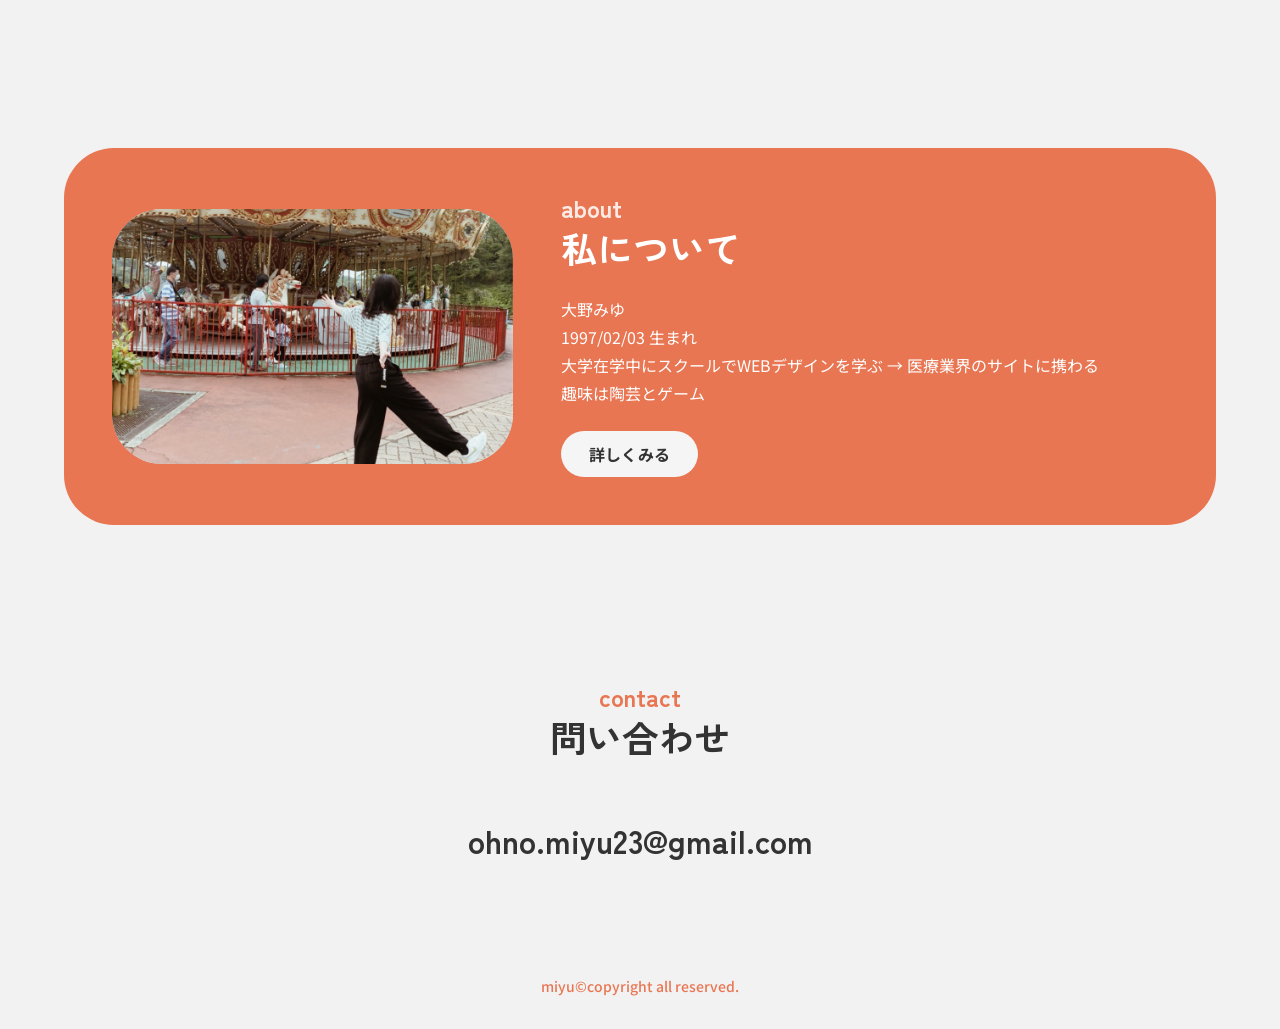
==== commit 8c5d88a4: "Remove placeholder gallery items from index and works gallery Co-Authored-By: Claude Sonnet 4.6 <nor" ====
--- a/index.html
+++ b/index.html
@@ -159,8 +159,6 @@
           <li><a class="gallery__item" href="works/works05.html" aria-label="制作物を見る"><img src="img/works05.png"></a></li>
           <li><a class="gallery__item" href="works/works04.html" aria-label="制作物を見る"><img src="img/works04.png"></a></li>
           <li><a class="gallery__item" href="works/works13.html" aria-label="制作物を見る"><img src="img/works13.png"></a></li>
-          <li><a class="gallery__item" href="works/index.html" aria-label="制作物を見る"></a></li>
-          <li><a class="gallery__item" href="works/index.html" aria-label="制作物を見る"></a></li>
         </ul>
       </div>
     </section>
